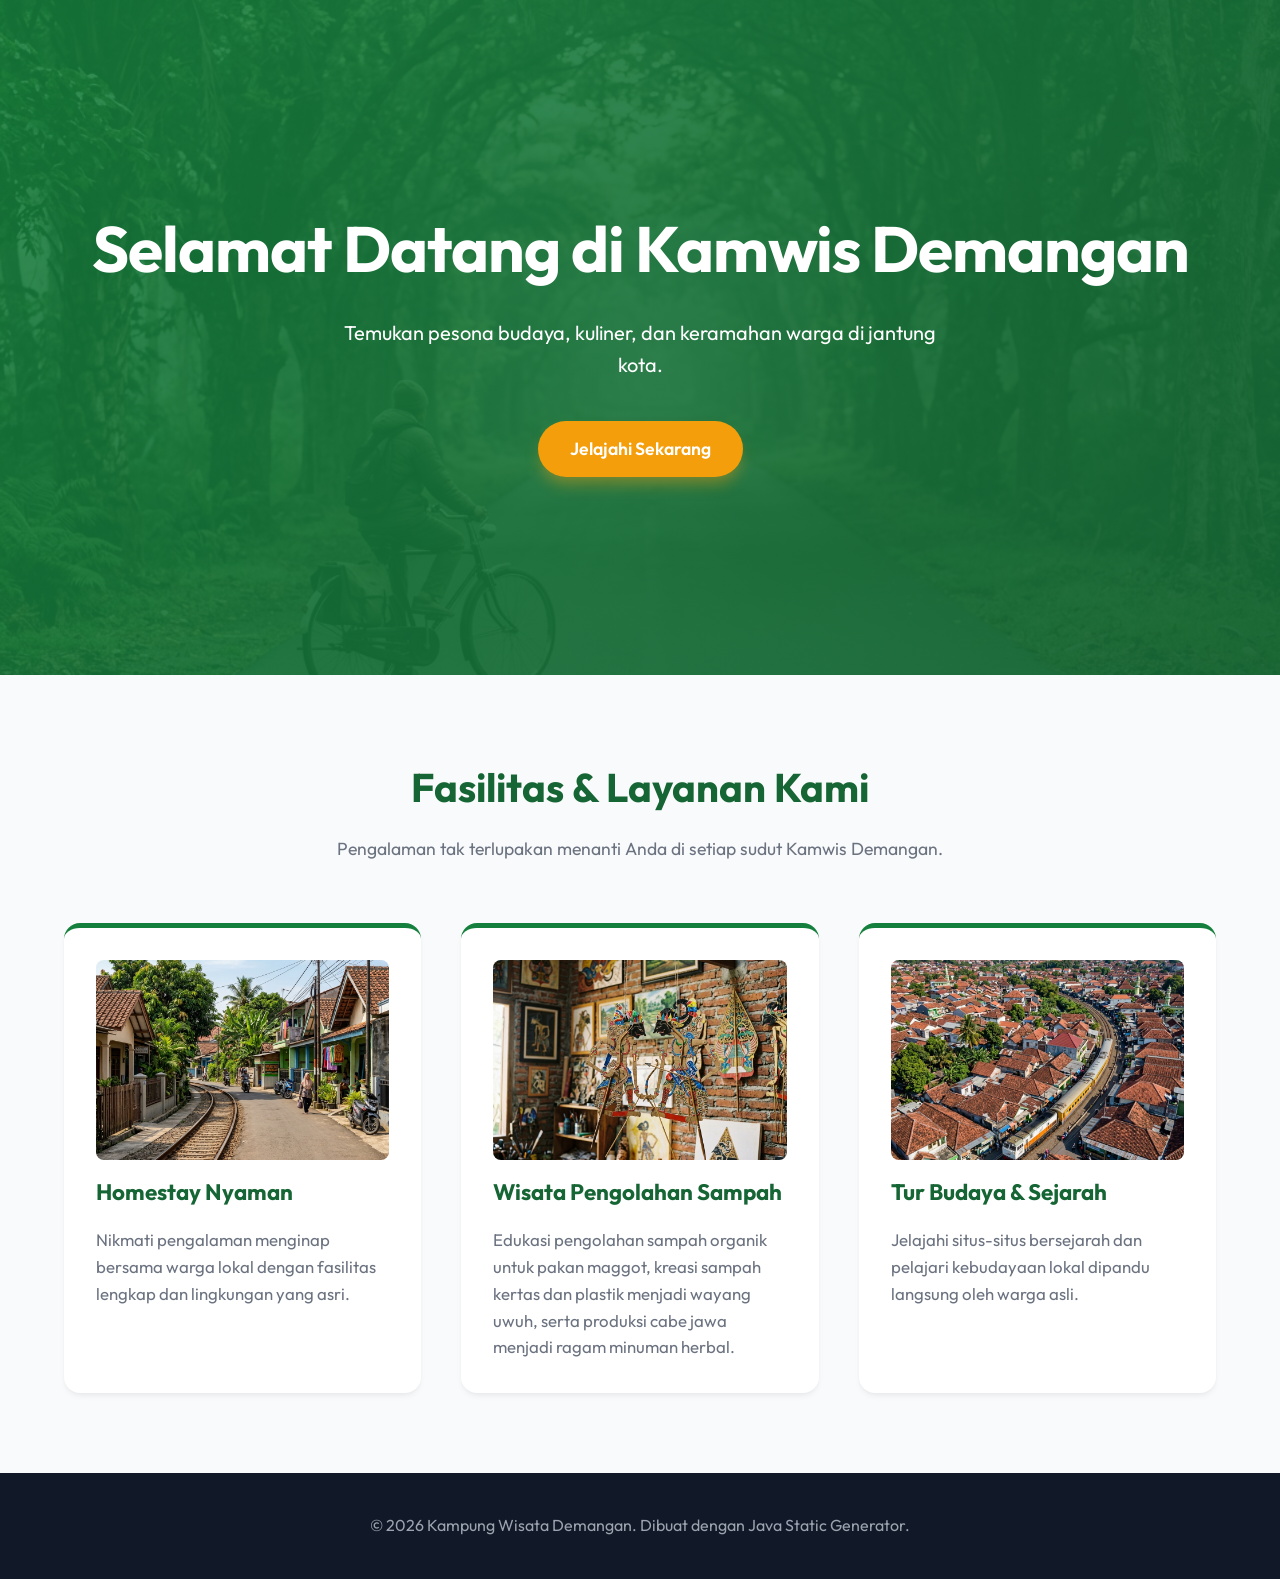
==== output/index.html @ e44a462c "feat: add static site generator and templates for Kamwis Demangan" ====
<!DOCTYPE html>
<html lang="id">
<head>
    <meta charset="UTF-8">
    <meta name="viewport" content="width=device-width, initial-scale=1.0">
    <title>Kampung Wisata Demangan</title>
    <!-- Font -->
    <link rel="preconnect" href="https://fonts.googleapis.com">
    <link rel="preconnect" href="https://fonts.gstatic.com" crossorigin>
    <link href="https://fonts.googleapis.com/css2?family=Outfit:wght@300;400;600;700&display=swap" rel="stylesheet">
    <!-- CSS -->
    <link rel="stylesheet" href="css/style.css">
</head>
<body>
    <header class="hero">
        <div class="hero-overlay"></div>
        <div class="hero-content">
            <h1>Selamat Datang di Kamwis Demangan</h1>
            <p>Temukan pesona budaya, kuliner, dan keramahan warga di jantung kota.</p>
            <a href="#fasilitas" class="btn-primary">Jelajahi Sekarang</a>
        </div>
    </header>

    <main class="container" id="fasilitas">
        <section class="facilities-section">
            <div class="section-header">
                <h2>Fasilitas & Layanan Kami</h2>
                <p>Pengalaman tak terlupakan menanti Anda di setiap sudut Kamwis Demangan.</p>
            </div>
            
            <div class="facilities-grid">
                <div class="card">
  <img src="images/homestay.jpg" alt="Homestay Nyaman" class="card-img">
  <h3>Homestay Nyaman</h3>
  <p>Nikmati pengalaman menginap bersama warga lokal dengan fasilitas lengkap dan lingkungan yang asri.</p>
</div>
<div class="card">
  <img src="images/wayang-uwuh.jpg" alt="Wisata Pengolahan Sampah" class="card-img">
  <h3>Wisata Pengolahan Sampah</h3>
  <p>Edukasi pengolahan sampah organik untuk pakan maggot, kreasi sampah kertas dan plastik menjadi wayang uwuh, serta produksi cabe jawa menjadi ragam minuman herbal.</p>
</div>
<div class="card">
  <img src="images/tur-budaya.jpg" alt="Tur Budaya & Sejarah" class="card-img">
  <h3>Tur Budaya & Sejarah</h3>
  <p>Jelajahi situs-situs bersejarah dan pelajari kebudayaan lokal dipandu langsung oleh warga asli.</p>
</div>

            </div>
        </section>
    </main>

    <footer>
        <div class="footer-content">
            <p>&copy; 2026 Kampung Wisata Demangan. Dibuat dengan Java Static Generator.</p>
        </div>
    </footer>
</body>
</html>
---- output/css/style.css ----
/* Desain Sistem - Vanilla CSS dengan Tema Premium */

:root {
    --primary: #15803d; /* Warna hijau premium */
    --primary-dark: #166534;
    --accent: #f59e0b; /* Warna aksen oranye keemasan */
    --text-dark: #1f2937;
    --text-light: #6b7280;
    --bg-main: #f9fafb;
    --bg-card: #ffffff;
}

* {
    margin: 0;
    padding: 0;
    box-sizing: border-box;
}

html {
    scroll-behavior: smooth;
}

body {
    font-family: 'Outfit', sans-serif;
    color: var(--text-dark);
    background-color: var(--bg-main);
    line-height: 1.6;
}

/* Hero Section */
.hero {
    position: relative;
    background: url('../images/hero_background.png') center/cover no-repeat;
    height: 75vh;
    display: flex;
    align-items: center;
    justify-content: center;
    text-align: center;
    color: white;
}

.hero-overlay {
    position: absolute;
    top: 0; left: 0; width: 100%; height: 100%;
    background: linear-gradient(135deg, rgba(21, 128, 61, 0.85), rgba(22, 101, 52, 0.95));
}

.hero-content {
    position: relative;
    z-index: 1;
    padding: 0 20px;
}

.hero-content h1 {
    font-size: 4rem;
    font-weight: 700;
    margin-bottom: 1rem;
    letter-spacing: -1px;
    animation: fadeInDown 1s cubic-bezier(0.16, 1, 0.3, 1);
}

.hero-content p {
    font-size: 1.25rem;
    max-width: 600px;
    margin: 0 auto 2.5rem;
    opacity: 0.9;
    animation: fadeInUp 1s cubic-bezier(0.16, 1, 0.3, 1) 0.2s both;
}

.btn-primary {
    display: inline-block;
    background-color: var(--accent);
    color: white;
    padding: 14px 32px;
    border-radius: 50px;
    text-decoration: none;
    font-weight: 600;
    font-size: 1.1rem;
    transition: all 0.3s ease;
    box-shadow: 0 10px 15px -3px rgba(245, 158, 11, 0.4);
    animation: fadeInUp 1s cubic-bezier(0.16, 1, 0.3, 1) 0.4s both;
}

.btn-primary:hover {
    background-color: #d97706;
    transform: translateY(-3px);
    box-shadow: 0 20px 25px -5px rgba(245, 158, 11, 0.5);
}

/* Container & Sections */
.container {
    max-width: 1200px;
    margin: 0 auto;
    padding: 80px 24px;
}

.section-header {
    text-align: center;
    margin-bottom: 60px;
}

.section-header h2 {
    font-size: 2.5rem;
    color: var(--primary-dark);
    margin-bottom: 16px;
}

.section-header p {
    color: var(--text-light);
    font-size: 1.1rem;
}

/* Grid Fasilitas */
.facilities-grid {
    display: grid;
    grid-template-columns: repeat(auto-fit, minmax(320px, 1fr));
    gap: 40px;
}

/* Card dengan Micro-Animations */
.card {
    background: var(--bg-card);
    border-radius: 16px;
    padding: 32px;
    box-shadow: 0 4px 6px -1px rgba(0, 0, 0, 0.05), 0 2px 4px -1px rgba(0, 0, 0, 0.03);
    border-top: 5px solid var(--primary);
    transition: all 0.4s cubic-bezier(0.16, 1, 0.3, 1);
    position: relative;
    overflow: hidden;
}

.card::before {
    content: '';
    position: absolute;
    top: 0; left: 0; width: 100%; height: 100%;
    background: linear-gradient(to bottom, rgba(21,128,61,0.02), transparent);
    opacity: 0;
    transition: opacity 0.4s;
}

.card:hover {
    transform: translateY(-10px);
    box-shadow: 0 20px 25px -5px rgba(0, 0, 0, 0.1), 0 10px 10px -5px rgba(0, 0, 0, 0.04);
}

.card:hover::before {
    opacity: 1;
}

.card h3 {
    font-size: 1.4rem;
    color: var(--primary-dark);
    margin-bottom: 16px;
    position: relative;
}

.card p {
    color: var(--text-light);
    font-size: 1.05rem;
    position: relative;
}

.card-img {
    width: 100%;
    height: 200px;
    object-fit: cover;
    border-radius: 8px;
    margin-bottom: 15px;
    display: block;
    margin-left: auto;
    margin-right: auto;
}

/* Footer */
footer {
    background: #111827;
    color: #9ca3af;
    text-align: center;
    padding: 40px 24px;
}

/* Animations */
@keyframes fadeInDown {
    from { opacity: 0; transform: translateY(-30px); }
    to { opacity: 1; transform: translateY(0); }
}
@keyframes fadeInUp {
    from { opacity: 0; transform: translateY(30px); }
    to { opacity: 1; transform: translateY(0); }
}

/* Responsif */
@media (max-width: 768px) {
    .hero-content h1 { font-size: 2.8rem; }
    .hero-content p { font-size: 1.1rem; }
    .container { padding: 60px 20px; }
}
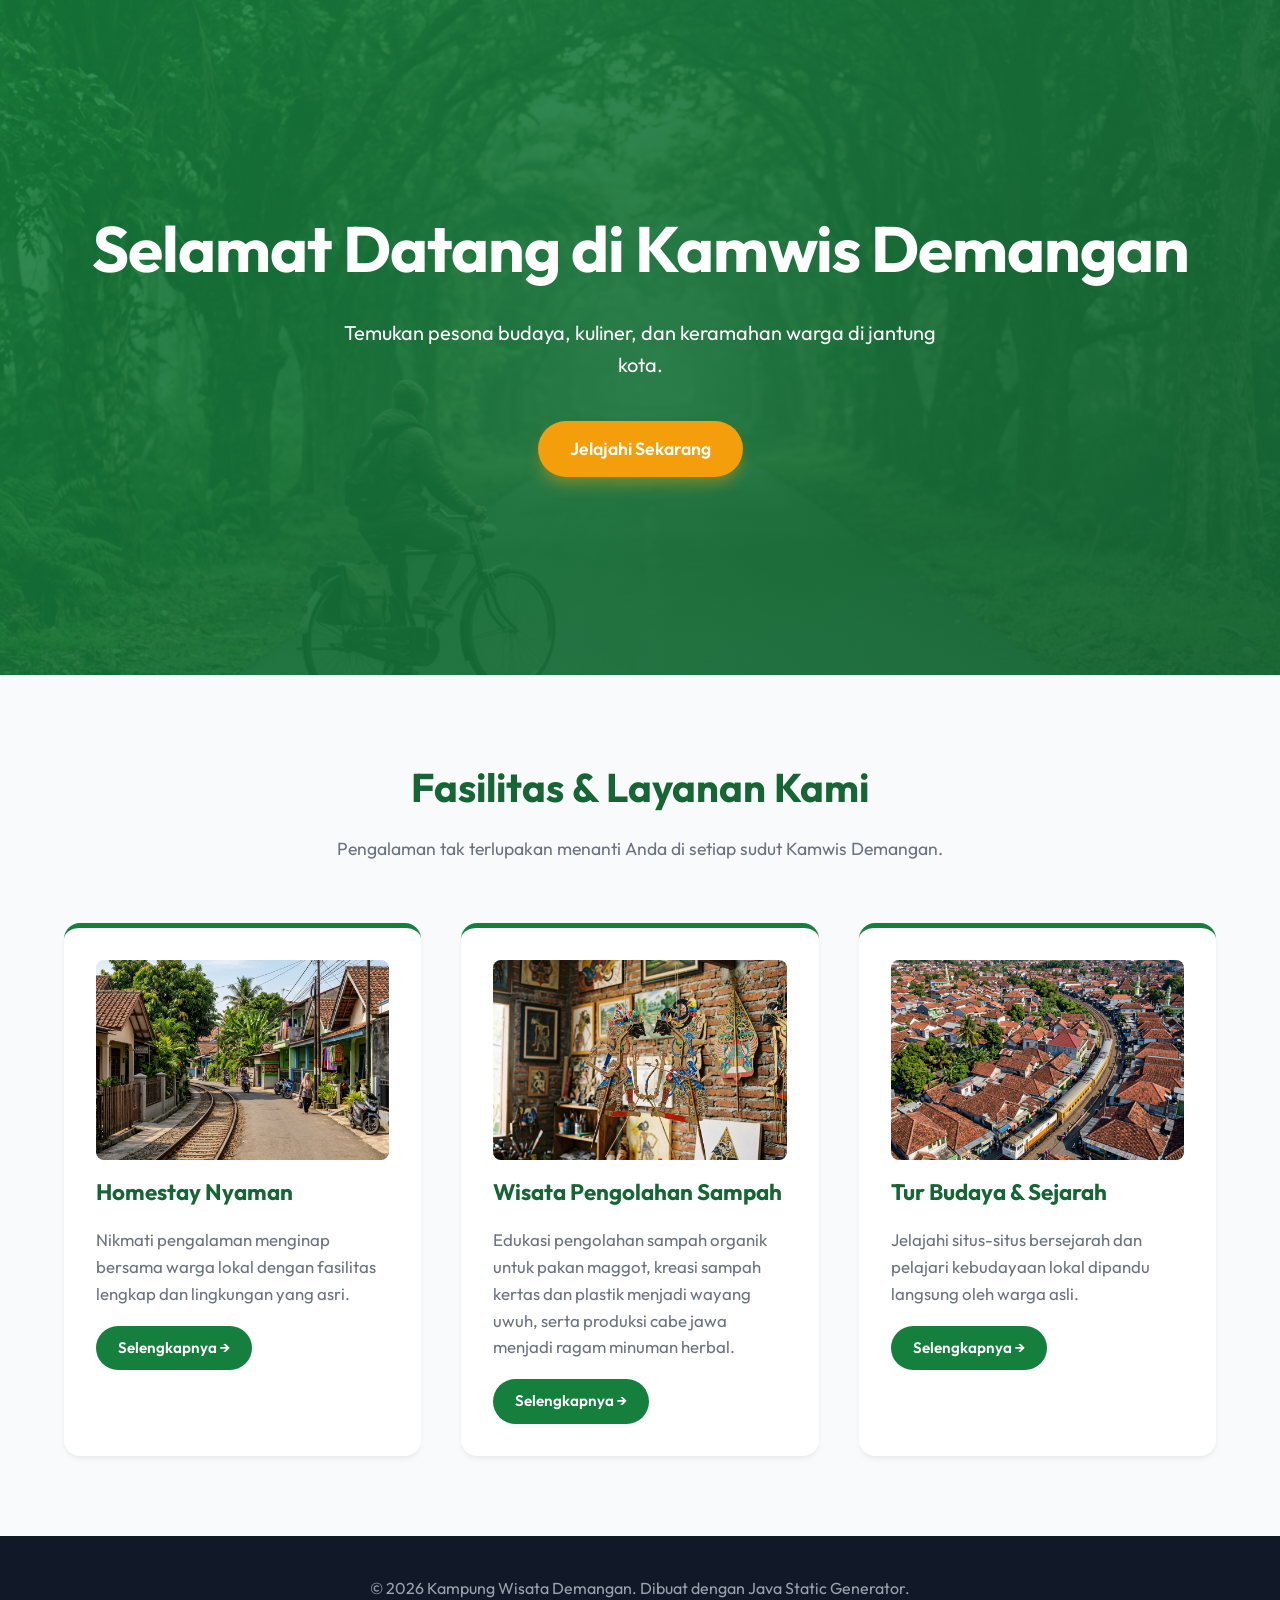
==== commit a4dbb747: "feat: add detail pages for each facility (homestay, wisata-sampah, tur-budaya)" ====
--- a/output/index.html
+++ b/output/index.html
@@ -10,6 +10,7 @@
     <link href="https://fonts.googleapis.com/css2?family=Outfit:wght@300;400;600;700&display=swap" rel="stylesheet">
     <!-- CSS -->
     <link rel="stylesheet" href="css/style.css">
+    <link rel="stylesheet" href="css/detail.css">
 </head>
 <body>
     <header class="hero">
@@ -33,16 +34,19 @@
   <img src="images/homestay.jpg" alt="Homestay Nyaman" class="card-img">
   <h3>Homestay Nyaman</h3>
   <p>Nikmati pengalaman menginap bersama warga lokal dengan fasilitas lengkap dan lingkungan yang asri.</p>
+  <a href="homestay.html" class="card-link">Selengkapnya →</a>
 </div>
 <div class="card">
   <img src="images/wayang-uwuh.jpg" alt="Wisata Pengolahan Sampah" class="card-img">
   <h3>Wisata Pengolahan Sampah</h3>
   <p>Edukasi pengolahan sampah organik untuk pakan maggot, kreasi sampah kertas dan plastik menjadi wayang uwuh, serta produksi cabe jawa menjadi ragam minuman herbal.</p>
+  <a href="wisata-sampah.html" class="card-link">Selengkapnya →</a>
 </div>
 <div class="card">
   <img src="images/tur-budaya.jpg" alt="Tur Budaya & Sejarah" class="card-img">
   <h3>Tur Budaya & Sejarah</h3>
   <p>Jelajahi situs-situs bersejarah dan pelajari kebudayaan lokal dipandu langsung oleh warga asli.</p>
+  <a href="tur-budaya.html" class="card-link">Selengkapnya →</a>
 </div>
 
             </div>
--- a/output/css/detail.css
+++ b/output/css/detail.css
@@ -0,0 +1,178 @@
+/* ==============================
+   NAVIGATION BAR
+================================= */
+.topnav {
+    position: sticky;
+    top: 0;
+    z-index: 100;
+    background: rgba(22, 101, 52, 0.97);
+    backdrop-filter: blur(10px);
+    padding: 14px 24px;
+    box-shadow: 0 2px 10px rgba(0,0,0,0.2);
+}
+
+.topnav-inner {
+    max-width: 1200px;
+    margin: 0 auto;
+    display: flex;
+    justify-content: space-between;
+    align-items: center;
+}
+
+.nav-logo {
+    font-family: 'Outfit', sans-serif;
+    font-size: 1.2rem;
+    font-weight: 700;
+    color: white;
+    text-decoration: none;
+    letter-spacing: -0.5px;
+}
+
+.btn-back {
+    display: inline-block;
+    background: rgba(255,255,255,0.15);
+    color: white;
+    padding: 8px 20px;
+    border-radius: 50px;
+    text-decoration: none;
+    font-weight: 600;
+    font-size: 0.9rem;
+    transition: all 0.3s ease;
+    border: 1px solid rgba(255,255,255,0.3);
+}
+
+.btn-back:hover {
+    background: rgba(255,255,255,0.3);
+    transform: translateX(-3px);
+}
+
+/* ==============================
+   DETAIL HERO
+================================= */
+.detail-hero {
+    position: relative;
+    height: 55vh;
+    background-size: cover;
+    background-position: center;
+    display: flex;
+    align-items: flex-end;
+}
+
+.detail-hero-overlay {
+    position: absolute;
+    top: 0; left: 0; width: 100%; height: 100%;
+    background: linear-gradient(to bottom, rgba(0,0,0,0.1), rgba(22, 101, 52, 0.92));
+}
+
+.detail-hero-content {
+    position: relative;
+    z-index: 1;
+    padding: 40px 48px;
+    color: white;
+}
+
+.detail-hero-content h1 {
+    font-size: 3rem;
+    font-weight: 700;
+    letter-spacing: -1px;
+    animation: fadeInUp 0.8s cubic-bezier(0.16, 1, 0.3, 1);
+}
+
+/* ==============================
+   DETAIL BODY
+================================= */
+.detail-container {
+    max-width: 900px;
+    margin: 0 auto;
+    padding: 60px 24px 80px;
+}
+
+.detail-body {
+    font-size: 1.1rem;
+    line-height: 1.9;
+    color: #374151;
+}
+
+.detail-body h2 {
+    font-size: 1.8rem;
+    color: #166534;
+    margin: 40px 0 16px;
+    padding-bottom: 10px;
+    border-bottom: 3px solid #d1fae5;
+}
+
+.detail-body h3 {
+    font-size: 1.3rem;
+    color: #1f2937;
+    margin: 28px 0 10px;
+}
+
+.detail-body p {
+    margin-bottom: 16px;
+    color: #4b5563;
+}
+
+.detail-body ul {
+    list-style: none;
+    padding: 0;
+    margin-bottom: 20px;
+}
+
+.detail-body ul li {
+    padding: 10px 16px;
+    margin-bottom: 8px;
+    background: #f0fdf4;
+    border-left: 4px solid #16a34a;
+    border-radius: 0 8px 8px 0;
+    color: #374151;
+}
+
+.detail-body ul li::before {
+    content: '✓ ';
+    color: #16a34a;
+    font-weight: 700;
+}
+
+.detail-info-box {
+    background: linear-gradient(135deg, #f0fdf4, #dcfce7);
+    border: 1px solid #bbf7d0;
+    border-radius: 16px;
+    padding: 28px 32px;
+    margin: 32px 0;
+}
+
+.detail-info-box h3 {
+    margin-top: 0;
+    color: #166534;
+}
+
+/* ==============================
+   CARD LINK
+================================= */
+.card-link {
+    display: inline-block;
+    margin-top: 18px;
+    background-color: var(--primary);
+    color: white;
+    padding: 10px 22px;
+    border-radius: 50px;
+    text-decoration: none;
+    font-weight: 600;
+    font-size: 0.95rem;
+    transition: all 0.3s ease;
+}
+
+.card-link:hover {
+    background-color: var(--primary-dark);
+    transform: translateY(-2px);
+    box-shadow: 0 8px 15px rgba(21,128,61,0.3);
+}
+
+/* ==============================
+   RESPONSIVE DETAIL
+================================= */
+@media (max-width: 768px) {
+    .detail-hero-content h1 { font-size: 2rem; }
+    .detail-hero-content { padding: 30px 24px; }
+    .detail-body { font-size: 1rem; }
+}
